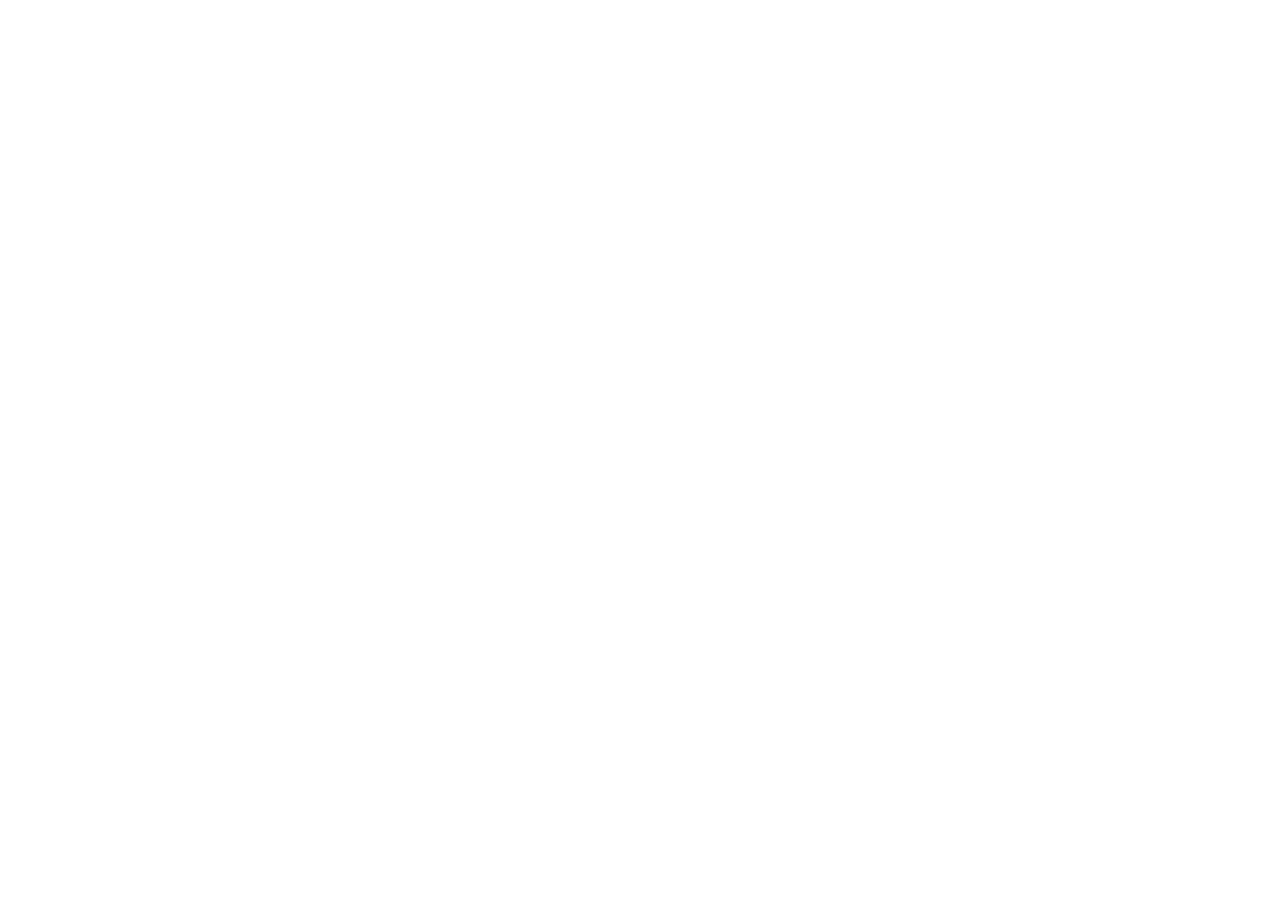
==== about.html @ afa4f4e2 "Добавлены доп.страницы сайта" ====
<!DOCTYPE html>
<html lang="en">
<head>
    <meta charset="UTF-8">
    <meta http-equiv="X-UA-Compatible" content="IE=edge">
    <meta name="viewport" content="width=device-width, initial-scale=1.0">
    <link rel="stylesheet" href="style.css">
    <link rel="preconnect" href="https://fonts.googleapis.com">
    <link rel="preconnect" href="https://fonts.gstatic.com" crossorigin>
    <link href="https://fonts.googleapis.com/css2?family=Montserrat:wght@500;700&display=swap" rel="stylesheet">
    <title>Артемий Маринин - Обо мне</title>
</head>
<body>
    
</body>
</html>
---- style.css ----
body{
    font-family: 'Montserrat', sans-serif;
    margin: 0;
    padding: 0;
}

/* container */
.container{
    margin: 0 auto;
    width: 945px;
    height: 100%;
}

/* nav */
.nav{
    display: flex;
    justify-content: space-between;
    align-items: center;
    height: 87px;
}

.nav_link{
    font-weight: bold;
    color: #828282;
    font-size: 18px;
    text-decoration: none;
    margin: 0;
    transition: .2s linear;
}

.nav_link:hover{
    font-weight: bold;
    color: #000;
    scale: 1.03;
    font-size: 18px;
    text-decoration: none;
    margin: 0;
}

hr{
   height: 0px;
    border: 1px solid #828282;
}

/* me */
.name_con{
    display: flex;
    justify-content: space-between;
    align-items: center;
    margin:39px 0 30px 0;
}

.name{
   font-size: 47px;
   margin: 0;
}

.who{
    font-size: 18px;
    font-weight: normal;
}

/* language */
.ru{
    visibility: hidden;
}
.eng{
    visibility: visible;
}

.language{
    display: flex;
    transform: rotate(-90deg);
}

.language_ru{
    text-transform: uppercase;
    margin: 0;
    font-weight: bold;
    font-size: 16px;
    color: #828282;
}
.language_ru:hover{
    text-transform: uppercase;
    margin: 0;
    font-weight: bold;
    font-size: 16px;
    transition: .2s linear;
    color: #000;
    cursor: pointer;
}
.language_ru:active{
    text-transform: uppercase;
    margin: 0;
    font-weight: bold;
    font-size: 16px;
    transition: .2s linear;
    color: rgb(31, 13, 13); 
}

.language_eng{
    text-transform: uppercase;
    margin: 0;
    font-weight: bold;
    font-size: 16px;
    color: #828282;
}
.language_eng:hover{
    text-transform: uppercase;
    margin: 0;
    font-weight: bold;
    font-size: 16px;
    transition: .2s linear;
    color: #000;
    cursor: pointer;
}
.language_eng:active{
    text-transform: uppercase;
    margin: 0;
    font-weight: bold;
    font-size: 16px;
    transition: .2s linear;
    color: rgb(31, 13, 13);
}

.denis_pht{
    margin: 0 0 105px 0;
}

/* about */
.about{
    padding-top: 120px;
    height: 506px;
    background: #f6f6f6;
    text-align: center;
    margin-bottom: 91px;
}

.about_title{
    font-weight: bold;
    font-size: 34px;
    margin: 0 0 20px 0;
}

.about_txt{
    font-weight: normal;
    font-size: 18px;
    margin: 0 0 50px 0;
}
.about_txt:last-child{
    font-weight: normal;
    font-size: 18px;
    margin: 0;
}

/* skills */
.skills{
    text-align: center;
}

.skills_title{
    font-size: 34px;
    font-weight: bold;
    margin: 0 0 69px 0;
}

.skills_sub{
    font-weight: normal;
    font-size: 18px;
    margin: 0 0 83px 0;
}

.programs_wrap{
    max-width: 450px;
    margin: 0 auto 111px;
}

.programs{
    display: flex;
    justify-content: space-between;
}

.prog-1{
    margin-right: 105px;
}

.prog_img{
    margin: 0 0 24px 0;
}

.prog_about{
    font-weight: bold;
    font-size: 14px;
    color: #828282;
    margin: 0 0 40px 0;
}

.stars-fig{
    margin-top: 17px;
}

/* portfolio */
.portfolio{
    width: 100%;
    height: 2253px;
    margin: 0 auto;
    padding: 103px 0 0 0;
    background: #f6f6f6;
    text-align: center;
}

.potfolio_title{
    margin: 0 0 47px 0;
    font-weight: bold;
    font-size: 34px;
}

.portfolio_photo{
    margin-bottom: 45px;
}

.portfolio_link{
    display: block;
    font-weight: normal;
    font-size: 18px;
    margin: 0 0 99px 0;
    color: #070707;
    transition: .15s linear;
}
.portfolio_link:hover{
    display: block;
    font-weight: normal;
    font-size: 18px;
    margin: 0 0 99px 0;
    color: #c4c4c4;
}

/* footer */
footer{
    text-align: center;
    padding: 114px 0 123px 0;
}

.contacts{
    font-weight: bold;
    font-size: 34px;
    margin: 0 0 20px 0;
}

.subt{
    font-weight: normal;
    font-size: 18px;
    margin: 0 0 29px 0;
    color: #070707;
}

.btn{
    display: inline-block;
    text-align: center;
    background: #000;
    color: #fff;
    font-weight: bold;
    font-size: 18px;
    border-radius: 50px;
    margin: 0 0 55px 0;
    text-decoration: none;
    transition: .2s linear;
    padding: 14px 44px;
}
.btn:hover{
    background: #000;
    color: rgb(139, 139, 139);
    font-weight: bold;
    font-size: 18px;
    padding: 14px 44px;
    border-radius: 50px;
    margin: 0 0 55px 0;
    text-decoration: none;
    cursor: pointer;
    scale: 1.1;
}

.social{
    display: flex;
    width: 342px;
    justify-content: space-between;
    margin: 0 auto 20px auto;
}

.cr{
    color: #828282;
    font-weight: normal;
    font-size: 14px;
}

.icons{
    opacity: 60%;
    text-decoration: none;
    transition: all .2s ease;
}

.icons:hover{
    opacity: 100%;
    text-decoration: none;
    scale: 1.1;
}
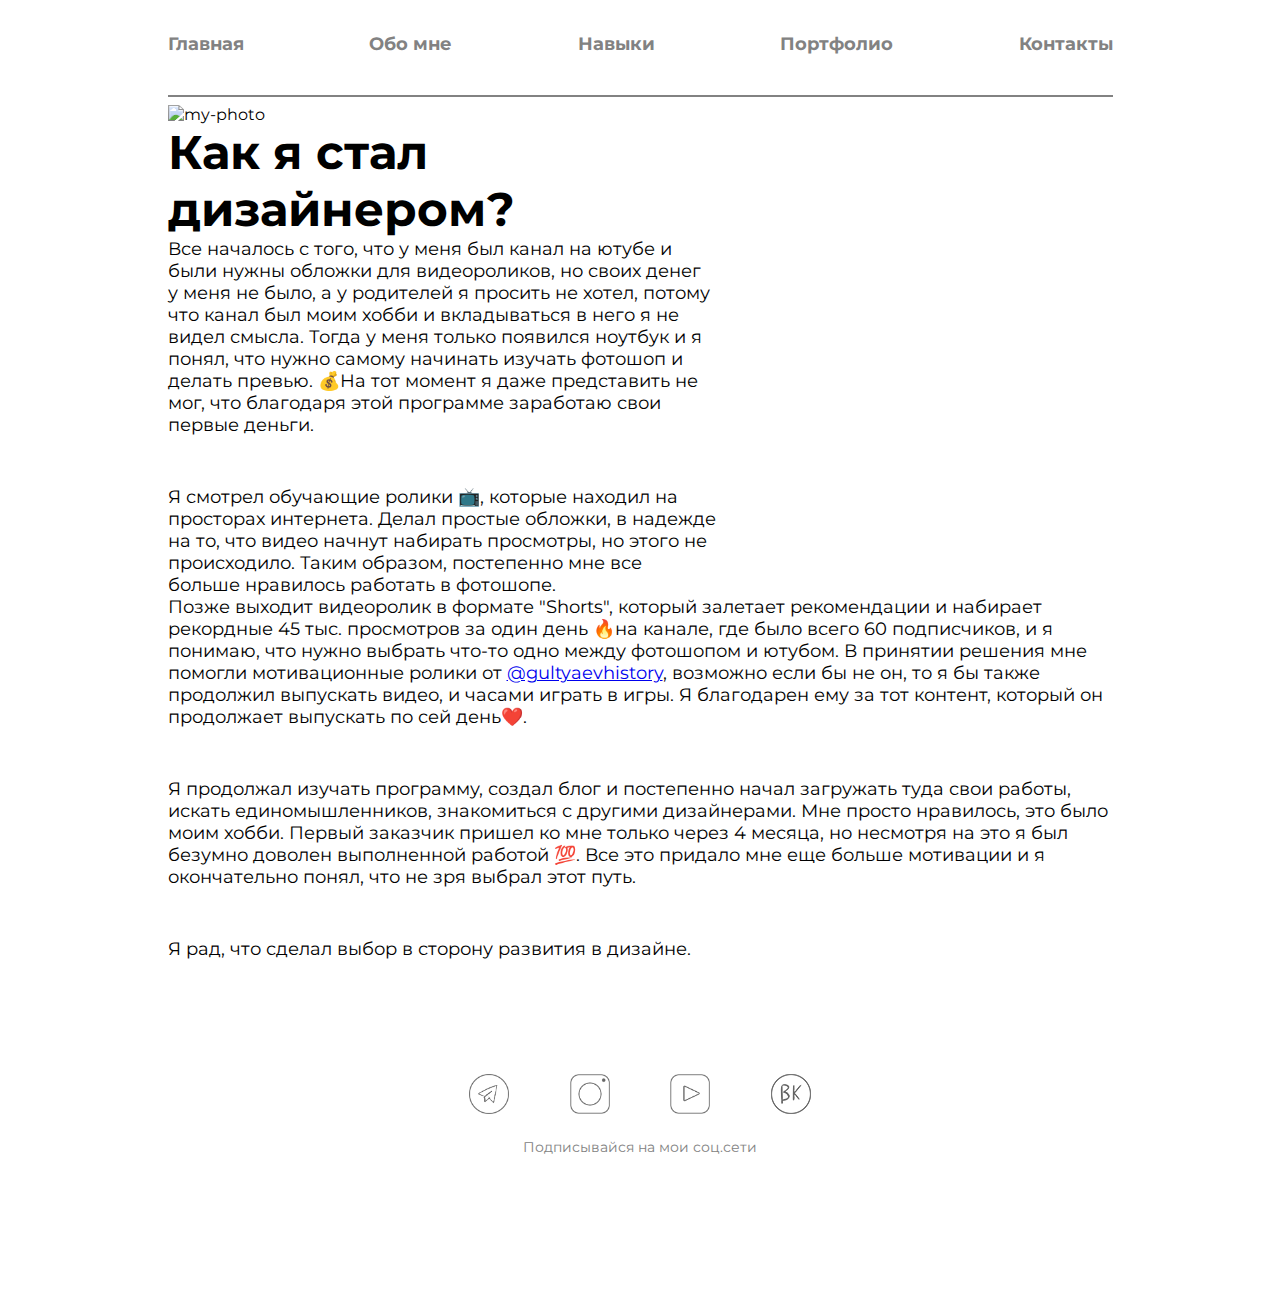
==== commit dd236e1d: "Добавлена страница обо мне" ====
--- a/about.html
+++ b/about.html
@@ -11,6 +11,50 @@
     <title>Артемий Маринин - Обо мне</title>
 </head>
 <body>
+    <div class="container">
+        <main class="welcome">
+            <nav class="nav">
+                <a href="index.html" class="nav_link">Главная</a>
+                <a href="about.html" class="nav_link">Обо мне</a>
+                <a href="skills.html" class="nav_link">Навыки</a>
+                <a href="portfolio.html" class="nav_link">Портфолио</a>
+                <a href="contacts.html" class="nav_link">Контакты</a>
+            </nav>
+            <hr>
+            <div class="about_wrap">
+                <img src="img/my-mobile.jpg" alt="my-photo" class="about_img">
+                <div class="about_txt_wrap">
+                    <h1 class="name nabt">Как я стал<br>дизайнером?</h1>
+                    <p class="about_txt p">Все началось с того, что у меня был канал на ютубе и<br>были нужны обложки для видеороликов, но своих денег<br>у меня не было, а у родителей я просить не хотел, потому<br>что канал был моим хобби и вкладываться в него я не<br>видел смысла. Тогда у меня только появился ноутбук и я<br>понял, что нужно самому начинать изучать фотошоп и<br>делать превью. 💰На тот момент я даже представить не<br>мог, что благодаря этой программе заработаю свои<br>первые деньги.</p>
+
+                    <p class="about_txt p">Я смотрел обучающие ролики 📺, которые находил на<br>просторах интернета. Делал простые обложки, в надежде<br>на то, что видео начнут набирать просмотры, но этого не<br> происходило. Таким образом, постепенно мне все<br>больше нравилось работать в фотошопе.</p>
+                </div>
+                <p class="about_txt p-3">Позже выходит видеоролик в формате "Shorts", который залетает рекомендации и набирает рекордные 45 тыс. просмотров за один день 🔥на канале, где было всего 60 подписчиков, и я понимаю, что нужно выбрать что-то одно между фотошопом и ютубом. В принятии решения мне помогли мотивационные ролики от <a href="https://www.instagram.com/gultyaevhistory/" target="_blank" class="link">@gultyaevhistory</a>, возможно если бы не он, то я бы также продолжил выпускать видео, и часами играть в игры. Я благодарен ему за тот контент, который он продолжает выпускать по сей день❤️.</p>
+
+                <p class="about_txt p">Я продолжал изучать программу, создал блог и постепенно начал загружать туда свои работы, искать единомышленников, знакомиться с другими дизайнерами. Мне просто нравилось, это было моим хобби. Первый заказчик пришел ко мне только через 4 месяца, но несмотря на это я был безумно доволен выполненной работой 💯. Все это придало мне еще больше мотивации и я окончательно понял, что не зря выбрал этот путь.</p>
+
+                <p class="about_txt">Я рад,  что сделал выбор в сторону развития в дизайне.</p>
+            </div>
+        </main> 
+    </div>
     
+    <!-- footer -->
+    <footer>
+        <div class="social">
+            <a target="_blank" class="icons" href="https://t.me/marininart">
+                <img src="img/tg.png" alt="" class="social_icon" width="40px" height="40px">
+            </a>
+            <a target="_blank" class="icons" href="https://www.instagram.com/marinin.art/">
+                <img src="img/inst.png" alt="" class="social_icon" width="40px" height="40px">
+            </a>
+            <a target="_blank" class="icons" href="https://www.youtube.com/@marininart">
+                <img src="img/yt.png" alt="" class="social_icon" width="40px" height="40px">
+            </a>
+            <a target="_blank" class="icons" href="https://vk.com/marininart29">
+                <img src="img/vk.png" alt="" class="social_icon" width="40px" height="40px">
+            </a>
+        </div>
+        <p class="cr">Подписывайся на мои соц.сети</p>
+    </footer>
 </body>
 </html>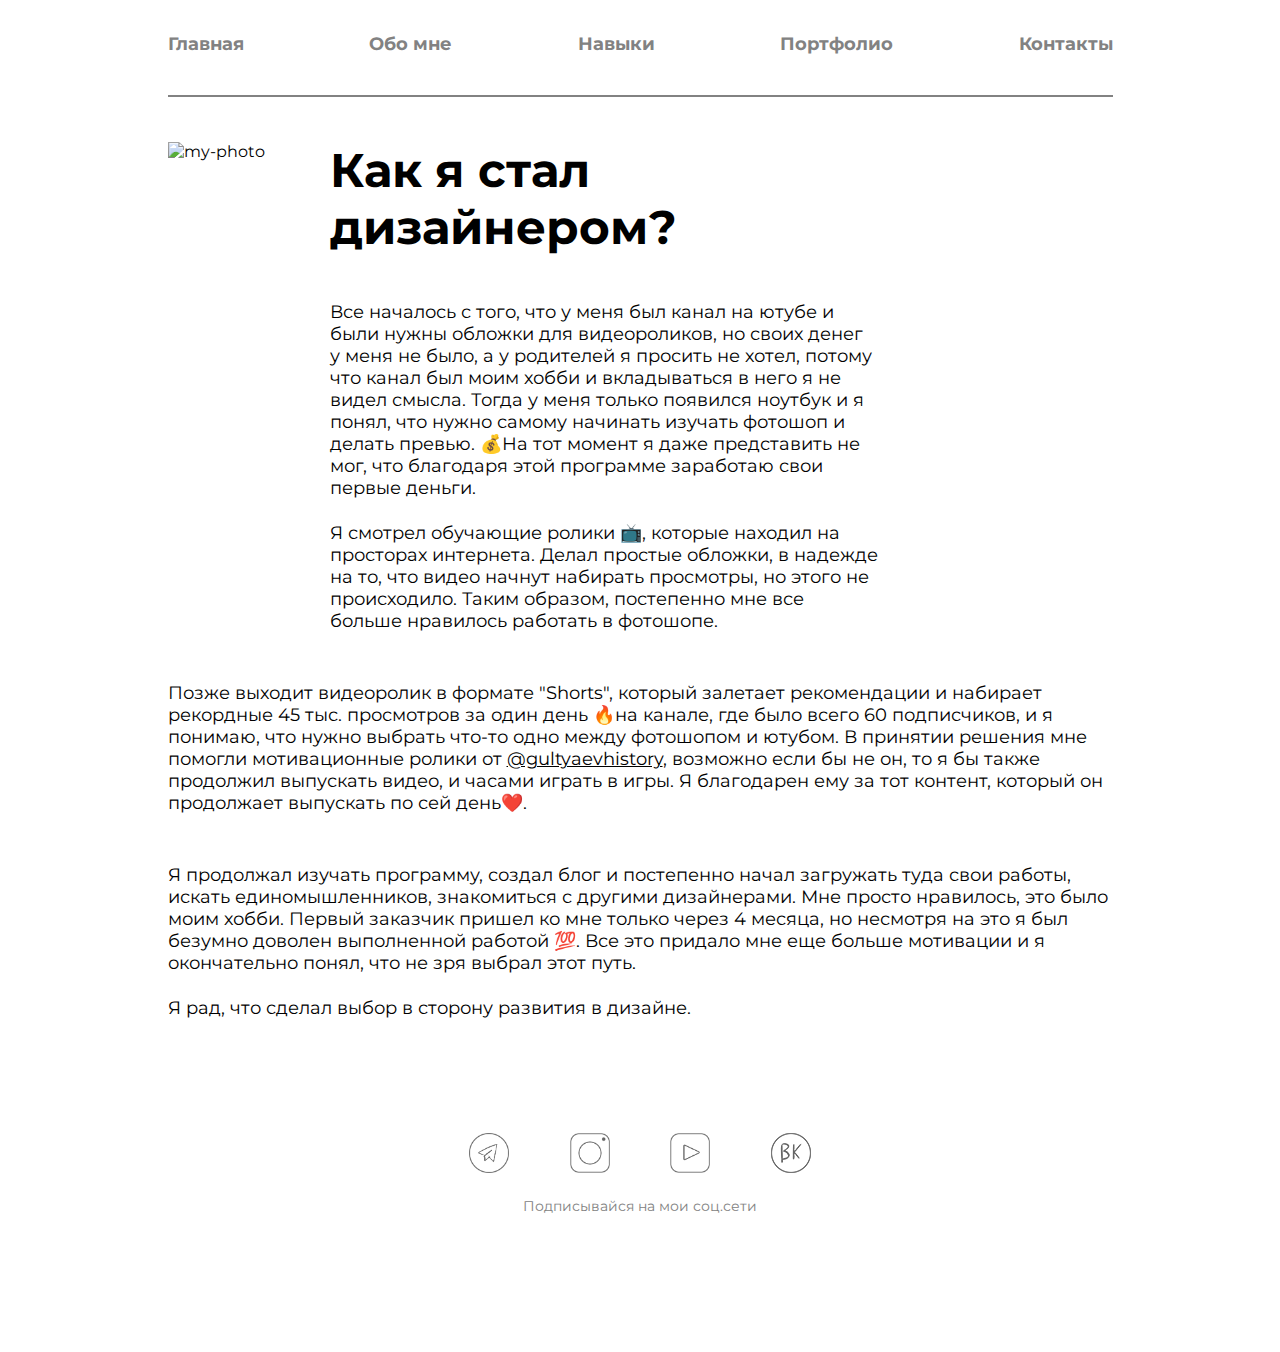
==== commit 08317f12: "Добавлена страница с портфолио" ====
--- a/about.html
+++ b/about.html
@@ -50,7 +50,7 @@
             <a target="_blank" class="icons" href="https://www.youtube.com/@marininart">
                 <img src="img/yt.png" alt="" class="social_icon" width="40px" height="40px">
             </a>
-            <a target="_blank" class="icons" href="https://vk.com/marininart29">
+            <a target="_blank" class="icons" href="https://vk.com/marinin_design">
                 <img src="img/vk.png" alt="" class="social_icon" width="40px" height="40px">
             </a>
         </div>
--- a/style.css
+++ b/style.css
@@ -151,6 +151,44 @@
     font-weight: normal;
     font-size: 18px;
     margin: 0;
+}
+
+.nabt{
+    margin-bottom: 45px;
+}
+
+.about_wrap {
+    display: flex;
+    margin-top: 45px;
+    flex-wrap: wrap;
+}
+
+.about_skills_wrap {
+    display: flex;
+    margin-top: 45px;
+}
+
+.about_txt_wrap {
+    display: block;
+    margin-left: 65px;
+}
+
+
+.about_img {
+    display: block;
+}
+
+.p {
+    margin-bottom: 23px;
+}
+
+.p-3 {
+    margin-top: 50px;
+}
+
+.link {
+    text-decoration: underline;
+    color: #000;
 }
 
 /* skills */
@@ -235,6 +273,26 @@
     color: #c4c4c4;
 }
 
+.portfolio_imgs_wrapper {
+    display: flex;
+    flex-wrap: wrap;
+    align-content: center;
+    justify-content: space-between;
+}
+
+.img_content {
+    text-align: center;
+    margin-bottom: 45px;
+}
+
+.img_content .portfolio_link {
+    margin: 23px 0;
+}
+
+.img_content:first-child, .img_content:nth-child(2) {
+    margin-top: 75px;
+}
+
 /* footer */
 footer{
     text-align: center;
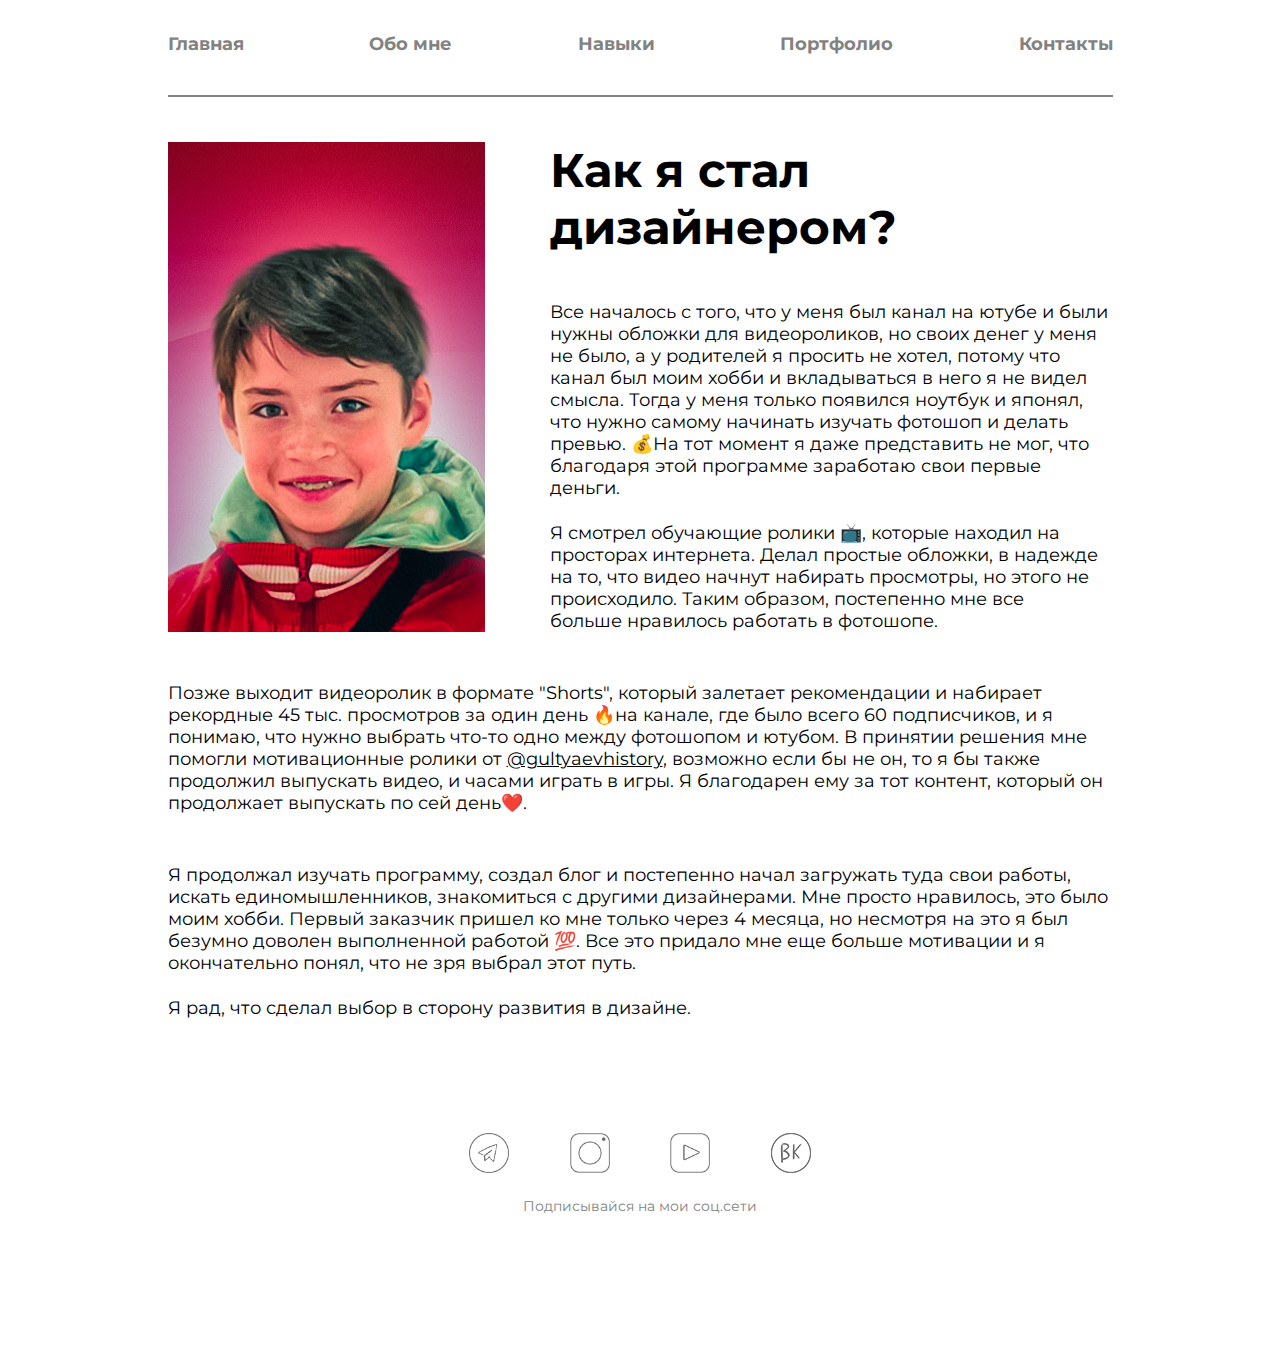
==== commit c5882c63: "Media запросы для 768зч" ====
--- a/about.html
+++ b/about.html
@@ -25,16 +25,18 @@
                 <img src="img/my-mobile.jpg" alt="my-photo" class="about_img">
                 <div class="about_txt_wrap">
                     <h1 class="name nabt">Как я стал<br>дизайнером?</h1>
-                    <p class="about_txt p">Все началось с того, что у меня был канал на ютубе и<br>были нужны обложки для видеороликов, но своих денег<br>у меня не было, а у родителей я просить не хотел, потому<br>что канал был моим хобби и вкладываться в него я не<br>видел смысла. Тогда у меня только появился ноутбук и я<br>понял, что нужно самому начинать изучать фотошоп и<br>делать превью. 💰На тот момент я даже представить не<br>мог, что благодаря этой программе заработаю свои<br>первые деньги.</p>
+                    <p class="about_txt p">Все началось с того, что у меня был канал на ютубе и были нужны обложки для видеороликов, но своих денег у меня не было, а у родителей я просить не хотел, потому что канал был моим хобби и вкладываться в него я не видел смысла. Тогда у меня только появился ноутбук и японял, что нужно самому начинать изучать фотошоп и делать превью. 💰На тот момент я даже представить не мог, что благодаря этой программе заработаю свои первые деньги.</p>
 
                     <p class="about_txt p">Я смотрел обучающие ролики 📺, которые находил на<br>просторах интернета. Делал простые обложки, в надежде<br>на то, что видео начнут набирать просмотры, но этого не<br> происходило. Таким образом, постепенно мне все<br>больше нравилось работать в фотошопе.</p>
                 </div>
-                <p class="about_txt p-3">Позже выходит видеоролик в формате "Shorts", который залетает рекомендации и набирает рекордные 45 тыс. просмотров за один день 🔥на канале, где было всего 60 подписчиков, и я понимаю, что нужно выбрать что-то одно между фотошопом и ютубом. В принятии решения мне помогли мотивационные ролики от <a href="https://www.instagram.com/gultyaevhistory/" target="_blank" class="link">@gultyaevhistory</a>, возможно если бы не он, то я бы также продолжил выпускать видео, и часами играть в игры. Я благодарен ему за тот контент, который он продолжает выпускать по сей день❤️.</p>
+            </div>
+                <div class="continue">
+                    <p class="about_txt p-3">Позже выходит видеоролик в формате "Shorts", который залетает рекомендации и набирает рекордные 45 тыс. просмотров за один день 🔥на канале, где было всего 60 подписчиков, и я понимаю, что нужно выбрать что-то одно между фотошопом и ютубом. В принятии решения мне помогли мотивационные ролики от <a href="https://www.instagram.com/gultyaevhistory/" target="_blank" class="link">@gultyaevhistory</a>, возможно если бы не он, то я бы также продолжил выпускать видео, и часами играть в игры. Я благодарен ему за тот контент, который он продолжает выпускать по сей день❤️.</p>
 
-                <p class="about_txt p">Я продолжал изучать программу, создал блог и постепенно начал загружать туда свои работы, искать единомышленников, знакомиться с другими дизайнерами. Мне просто нравилось, это было моим хобби. Первый заказчик пришел ко мне только через 4 месяца, но несмотря на это я был безумно доволен выполненной работой 💯. Все это придало мне еще больше мотивации и я окончательно понял, что не зря выбрал этот путь.</p>
+                    <p class="about_txt p">Я продолжал изучать программу, создал блог и постепенно начал загружать туда свои работы, искать единомышленников, знакомиться с другими дизайнерами. Мне просто нравилось, это было моим хобби. Первый заказчик пришел ко мне только через 4 месяца, но несмотря на это я был безумно доволен выполненной работой 💯. Все это придало мне еще больше мотивации и я окончательно понял, что не зря выбрал этот путь.</p>
 
-                <p class="about_txt">Я рад,  что сделал выбор в сторону развития в дизайне.</p>
-            </div>
+                    <p class="about_txt">Я рад,  что сделал выбор в сторону развития в дизайне.</p>
+                </div>
         </main> 
     </div>
     
--- a/style.css
+++ b/style.css
@@ -2,12 +2,16 @@
     font-family: 'Montserrat', sans-serif;
     margin: 0;
     padding: 0;
+}
+
+* {
+    box-sizing: border-box;
 }
 
 /* container */
 .container{
     margin: 0 auto;
-    width: 945px;
+    max-width: 945px;
     height: 100%;
 }
 
@@ -38,7 +42,7 @@
 }
 
 hr{
-   height: 0px;
+    height: 0px;
     border: 1px solid #828282;
 }
 
@@ -124,7 +128,7 @@
 }
 
 .denis_pht{
-    margin: 0 0 105px 0;
+    margin: 0 auto 105px;
 }
 
 /* about */
@@ -136,6 +140,14 @@
     margin-bottom: 91px;
 }
 
+.about{
+    padding-top: 120px;
+    height: 506px;
+    background: #f6f6f6;
+    text-align: center;
+    margin-bottom: 91px;
+}
+
 .about_title{
     font-weight: bold;
     font-size: 34px;
@@ -160,7 +172,10 @@
 .about_wrap {
     display: flex;
     margin-top: 45px;
-    flex-wrap: wrap;
+}
+
+.continue {
+    display: block;
 }
 
 .about_skills_wrap {
@@ -240,11 +255,12 @@
 /* portfolio */
 .portfolio{
     width: 100%;
-    height: 2253px;
+    height: 100%;
     margin: 0 auto;
     padding: 103px 0 0 0;
     background: #f6f6f6;
     text-align: center;
+    padding-bottom: 106px;
 }
 
 .potfolio_title{
@@ -254,6 +270,8 @@
 }
 
 .portfolio_photo{
+    text-align: center;
+    width: 935px;
     margin-bottom: 45px;
 }
 
@@ -280,21 +298,99 @@
     justify-content: space-between;
 }
 
+.portfolio_img {
+    width: 423px;
+}
+.portfolio_img-3, .portfolio_img-8, .portfolio_img-9 {
+    width: 900px;
+}
+
 .img_content {
     text-align: center;
-    margin-bottom: 45px;
+    margin: 0 auto 45px;
 }
 
 .img_content .portfolio_link {
     margin: 23px 0;
 }
 
-.img_content:first-child, .img_content:nth-child(2) {
-    margin-top: 75px;
+
+/* Contacts */
+.btns_wrapper{
+    max-width: 590px;
+    max-height: 240px;
+    display: flex;
+    justify-content: space-between;
+    flex-wrap: wrap;
+    margin: 0 auto;
+}
+
+.cname {
+    font-size: 47px;
+    margin: 75px 0 45px;
+    text-align: center;
+}
+
+.contacts_link {
+    flex-wrap: wrap;
+    display: flex;
+    text-align: center;
+    align-items: center;
+    width: 270px;
+    height: 60px;
+    justify-content: center;
+    text-decoration: none;
+    margin-bottom: 30px;
+    transition: .2s ease-in-out;
+    animation: animBtns1 2s;
+}
+
+.contacts_link:hover {
+    scale: 1.05;
+}
+
+.contacts_link .nav_link {
+    font-weight: bold;
+    color: #ffffff;
+    font-size: 18px;
+    text-decoration: none;
+    margin: 0;
+    animation: animBtns2 2s;
+}
+
+.contacts_icon {
+    margin-right: 10px;
+    animation: animBtns2 2.5s;
+}
+
+.a {
+    border-radius: 10px;
+    background: #339AF0;
+}
+.b {
+    border-radius: 10px;
+    background: #004CBD;
+}
+.c {
+    border-radius: 10px;
+    background: #F26F3C;
+}
+.d {
+    border-radius: 10px;
+    background: #BF1717;
+}
+.e {
+    border-radius: 10px;
+    background: #6A52FC;
+}
+.f {
+    border-radius: 10px;
+    background: #36007A;
 }
 
 /* footer */
 footer{
+    margin: 0 auto;
     text-align: center;
     padding: 114px 0 123px 0;
 }
@@ -351,6 +447,14 @@
     font-size: 14px;
 }
 
+.ccr{
+    color: #828282;
+    font-weight: normal;
+    font-size: 14px;
+    text-align: center;
+    margin-top: 45px;
+}
+
 .icons{
     opacity: 60%;
     text-decoration: none;
@@ -361,4 +465,96 @@
     opacity: 100%;
     text-decoration: none;
     scale: 1.1;
+}
+
+@keyframes animBtns1 {
+    0% {
+        opacity: 0%;
+       height: 0px;
+    }
+
+    20%{
+        opacity: 0%;
+    }
+
+    100% {
+        opacity: 100%;
+        height: 60px;
+    }
+}
+
+@keyframes animBtns2 {
+    0% {
+        opacity: 0%;
+    }
+
+    50% {
+       opacity: 0%;
+    }
+
+    100% {
+        opacity: 100%;
+    }
+}
+
+
+
+/* Медиазапросы */
+@media screen and (max-width: 768px) {
+    .container {
+        margin: 0 auto;
+        max-width: 123.1%;
+    }
+    
+    .denis_pht {
+        width: 768px;
+        margin: 0 auto;
+    }
+
+    .portfolio_photo{
+        text-align: center;
+        width: 768px;
+        margin-bottom: 45px;
+    }
+
+    .portfolio{
+        width: 100%;
+        height: 100%;
+        margin: 0 auto;
+        padding: 103px 0 0 0;
+        background: #f6f6f6;
+        text-align: center;
+        padding-bottom: 30px;
+    }
+
+    .about_txt{
+        font-size: 14px;
+        margin-bottom: 23px;
+    }
+    .about_txt:last-child {
+        font-size: 14px;
+        margin-bottom: 0;
+    }
+    .p-3 {
+        margin-top: 23px;
+    }
+    
+    .nabt {
+        margin-bottom: 25px;
+    }
+
+    .ccr {
+        color: #828282;
+        font-weight: normal;
+        font-size: 14px;
+        text-align: center;
+        margin: 45px auto 0;
+    }
+
+    .portfolio_img-3, .portfolio_img-8, .portfolio_img-9 {
+        width: 768px;
+    }
+    .portfolio_img {
+        width: 768px;
+    }
 }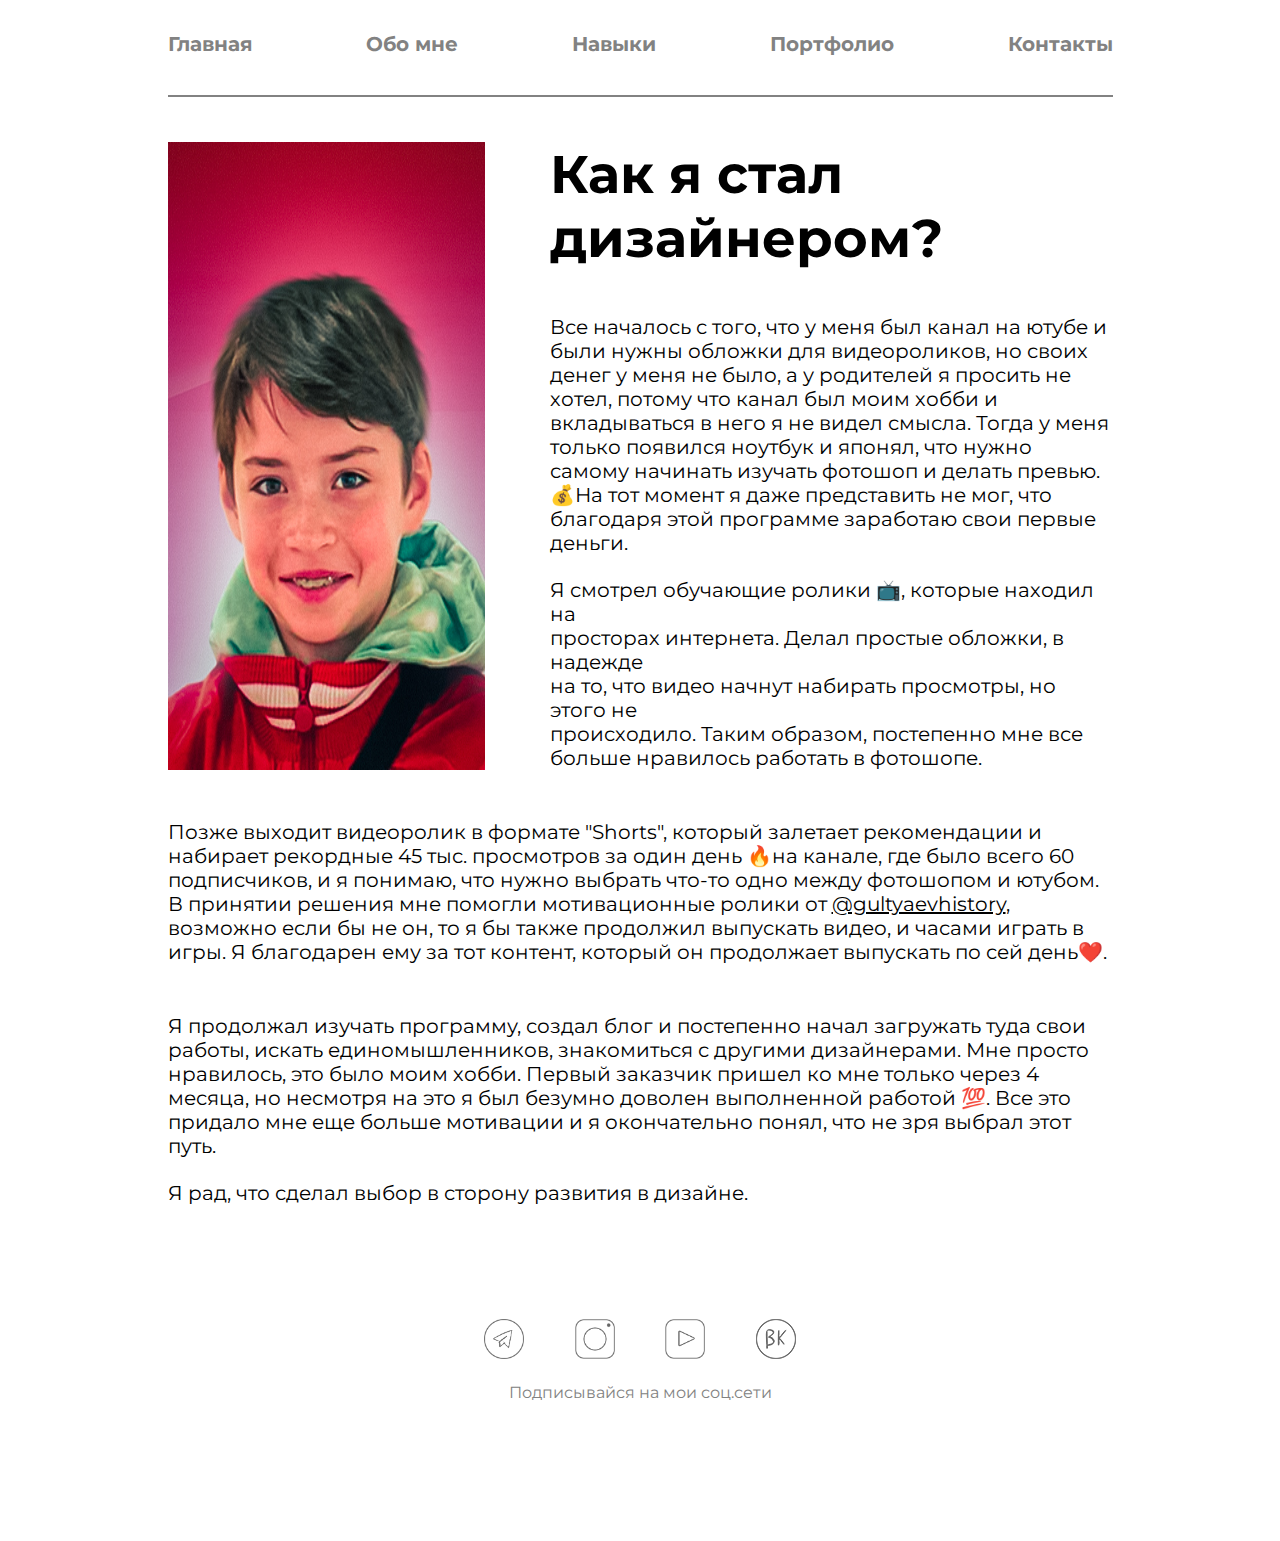
==== commit d7bc0360: "Добавлены медиа запросы для мобильной версии." ====
--- a/about.html
+++ b/about.html
@@ -12,32 +12,30 @@
 </head>
 <body>
     <div class="container">
-        <main class="welcome">
-            <nav class="nav">
-                <a href="index.html" class="nav_link">Главная</a>
-                <a href="about.html" class="nav_link">Обо мне</a>
-                <a href="skills.html" class="nav_link">Навыки</a>
-                <a href="portfolio.html" class="nav_link">Портфолио</a>
-                <a href="contacts.html" class="nav_link">Контакты</a>
-            </nav>
-            <hr>
-            <div class="about_wrap">
-                <img src="img/my-mobile.jpg" alt="my-photo" class="about_img">
-                <div class="about_txt_wrap">
-                    <h1 class="name nabt">Как я стал<br>дизайнером?</h1>
-                    <p class="about_txt p">Все началось с того, что у меня был канал на ютубе и были нужны обложки для видеороликов, но своих денег у меня не было, а у родителей я просить не хотел, потому что канал был моим хобби и вкладываться в него я не видел смысла. Тогда у меня только появился ноутбук и японял, что нужно самому начинать изучать фотошоп и делать превью. 💰На тот момент я даже представить не мог, что благодаря этой программе заработаю свои первые деньги.</p>
+        <nav class="nav">
+            <a href="index.html" class="nav_link">Главная</a>
+            <a href="about.html" class="nav_link">Обо мне</a>
+            <a href="skills.html" class="nav_link">Навыки</a>
+            <a href="portfolio.html" class="nav_link">Портфолио</a>
+            <a href="contacts.html" class="nav_link">Контакты</a>
+        </nav>
+        <hr>
+        <div class="about_wrap">
+            <img src="img/my-mobile.jpg" alt="my-photo" class="about_img">
+            <div class="about_txt_wrap">
+                <h1 class="name nabt">Как я стал<br>дизайнером?</h1>
+                <p class="about_txt p">Все началось с того, что у меня был канал на ютубе и были нужны обложки для видеороликов, но своих денег у меня не было, а у родителей я просить не хотел, потому что канал был моим хобби и вкладываться в него я не видел смысла. Тогда у меня только появился ноутбук и японял, что нужно самому начинать изучать фотошоп и делать превью. 💰На тот момент я даже представить не мог, что благодаря этой программе заработаю свои первые деньги.</p>
 
-                    <p class="about_txt p">Я смотрел обучающие ролики 📺, которые находил на<br>просторах интернета. Делал простые обложки, в надежде<br>на то, что видео начнут набирать просмотры, но этого не<br> происходило. Таким образом, постепенно мне все<br>больше нравилось работать в фотошопе.</p>
-                </div>
+                <p class="about_txt p">Я смотрел обучающие ролики 📺, которые находил на<br>просторах интернета. Делал простые обложки, в надежде<br>на то, что видео начнут набирать просмотры, но этого не<br> происходило. Таким образом, постепенно мне все<br>больше нравилось работать в фотошопе.</p>
             </div>
-                <div class="continue">
-                    <p class="about_txt p-3">Позже выходит видеоролик в формате "Shorts", который залетает рекомендации и набирает рекордные 45 тыс. просмотров за один день 🔥на канале, где было всего 60 подписчиков, и я понимаю, что нужно выбрать что-то одно между фотошопом и ютубом. В принятии решения мне помогли мотивационные ролики от <a href="https://www.instagram.com/gultyaevhistory/" target="_blank" class="link">@gultyaevhistory</a>, возможно если бы не он, то я бы также продолжил выпускать видео, и часами играть в игры. Я благодарен ему за тот контент, который он продолжает выпускать по сей день❤️.</p>
+        </div>
+            <div class="continue">
+                <p class="about_txt p-3">Позже выходит видеоролик в формате "Shorts", который залетает рекомендации и набирает рекордные 45 тыс. просмотров за один день 🔥на канале, где было всего 60 подписчиков, и я понимаю, что нужно выбрать что-то одно между фотошопом и ютубом. В принятии решения мне помогли мотивационные ролики от <a href="https://www.instagram.com/gultyaevhistory/" target="_blank" class="link">@gultyaevhistory</a>, возможно если бы не он, то я бы также продолжил выпускать видео, и часами играть в игры. Я благодарен ему за тот контент, который он продолжает выпускать по сей день❤️.</p>
 
-                    <p class="about_txt p">Я продолжал изучать программу, создал блог и постепенно начал загружать туда свои работы, искать единомышленников, знакомиться с другими дизайнерами. Мне просто нравилось, это было моим хобби. Первый заказчик пришел ко мне только через 4 месяца, но несмотря на это я был безумно доволен выполненной работой 💯. Все это придало мне еще больше мотивации и я окончательно понял, что не зря выбрал этот путь.</p>
+                <p class="about_txt p">Я продолжал изучать программу, создал блог и постепенно начал загружать туда свои работы, искать единомышленников, знакомиться с другими дизайнерами. Мне просто нравилось, это было моим хобби. Первый заказчик пришел ко мне только через 4 месяца, но несмотря на это я был безумно доволен выполненной работой 💯. Все это придало мне еще больше мотивации и я окончательно понял, что не зря выбрал этот путь.</p>
 
-                    <p class="about_txt">Я рад,  что сделал выбор в сторону развития в дизайне.</p>
-                </div>
-        </main> 
+                <p class="about_txt">Я рад,  что сделал выбор в сторону развития в дизайне.</p>
+            </div>
     </div>
     
     <!-- footer -->
--- a/style.css
+++ b/style.css
@@ -13,6 +13,11 @@
     margin: 0 auto;
     max-width: 945px;
     height: 100%;
+    flex-wrap: wrap;
+}
+
+.about .container {
+    text-align: center;
 }
 
 /* nav */
@@ -26,7 +31,7 @@
 .nav_link{
     font-weight: bold;
     color: #828282;
-    font-size: 18px;
+    font-size: 125%;
     text-decoration: none;
     margin: 0;
     transition: .2s linear;
@@ -36,7 +41,7 @@
     font-weight: bold;
     color: #000;
     scale: 1.03;
-    font-size: 18px;
+    font-size: 125%;
     text-decoration: none;
     margin: 0;
 }
@@ -55,12 +60,12 @@
 }
 
 .name{
-   font-size: 47px;
+   font-size: 330%;
    margin: 0;
 }
 
 .who{
-    font-size: 18px;
+    font-size: 125%;
     font-weight: normal;
 }
 
@@ -81,14 +86,14 @@
     text-transform: uppercase;
     margin: 0;
     font-weight: bold;
-    font-size: 16px;
+    font-size: 110%;
     color: #828282;
 }
 .language_ru:hover{
     text-transform: uppercase;
     margin: 0;
     font-weight: bold;
-    font-size: 16px;
+    font-size: 110%;
     transition: .2s linear;
     color: #000;
     cursor: pointer;
@@ -97,7 +102,7 @@
     text-transform: uppercase;
     margin: 0;
     font-weight: bold;
-    font-size: 16px;
+    font-size: 110%;
     transition: .2s linear;
     color: rgb(31, 13, 13); 
 }
@@ -106,14 +111,14 @@
     text-transform: uppercase;
     margin: 0;
     font-weight: bold;
-    font-size: 16px;
+    font-size: 110%;
     color: #828282;
 }
 .language_eng:hover{
     text-transform: uppercase;
     margin: 0;
     font-weight: bold;
-    font-size: 16px;
+    font-size: 110%;
     transition: .2s linear;
     color: #000;
     cursor: pointer;
@@ -122,46 +127,39 @@
     text-transform: uppercase;
     margin: 0;
     font-weight: bold;
-    font-size: 16px;
+    font-size: 110%;
     transition: .2s linear;
     color: rgb(31, 13, 13);
 }
 
 .denis_pht{
+    max-width: 100%;
     margin: 0 auto 105px;
 }
 
 /* about */
 .about{
-    padding-top: 120px;
+    padding: 120px 15px 0;
     height: 506px;
     background: #f6f6f6;
     text-align: center;
     margin-bottom: 91px;
 }
 
-.about{
-    padding-top: 120px;
-    height: 506px;
-    background: #f6f6f6;
-    text-align: center;
-    margin-bottom: 91px;
-}
-
 .about_title{
     font-weight: bold;
-    font-size: 34px;
+    font-size: 240%;
     margin: 0 0 20px 0;
 }
 
 .about_txt{
     font-weight: normal;
-    font-size: 18px;
+    font-size: 125%;
     margin: 0 0 50px 0;
 }
 .about_txt:last-child{
     font-weight: normal;
-    font-size: 18px;
+    font-size: 125%;
     margin: 0;
 }
 
@@ -208,18 +206,19 @@
 
 /* skills */
 .skills{
+    padding: 0 15px;
     text-align: center;
 }
 
 .skills_title{
-    font-size: 34px;
+    font-size: 240%;
     font-weight: bold;
     margin: 0 0 69px 0;
 }
 
 .skills_sub{
     font-weight: normal;
-    font-size: 18px;
+    font-size: 125%;
     margin: 0 0 83px 0;
 }
 
@@ -239,17 +238,23 @@
 
 .prog_img{
     margin: 0 0 24px 0;
+    max-width: 90%;
 }
 
 .prog_about{
     font-weight: bold;
-    font-size: 14px;
+    font-size: 100%;
     color: #828282;
     margin: 0 0 40px 0;
 }
 
+.stars {
+    max-width: 100%;
+}
+
 .stars-fig{
     margin-top: 17px;
+    max-width: 100%;
 }
 
 /* portfolio */
@@ -266,19 +271,19 @@
 .potfolio_title{
     margin: 0 0 47px 0;
     font-weight: bold;
-    font-size: 34px;
+    font-size: 240%;
 }
 
 .portfolio_photo{
     text-align: center;
-    width: 935px;
+    max-width: 90%;
     margin-bottom: 45px;
 }
 
 .portfolio_link{
     display: block;
     font-weight: normal;
-    font-size: 18px;
+    font-size: 125%;
     margin: 0 0 99px 0;
     color: #070707;
     transition: .15s linear;
@@ -286,7 +291,7 @@
 .portfolio_link:hover{
     display: block;
     font-weight: normal;
-    font-size: 18px;
+    font-size: 125%;
     margin: 0 0 99px 0;
     color: #c4c4c4;
 }
@@ -306,6 +311,7 @@
 }
 
 .img_content {
+    max-width: 100%;
     text-align: center;
     margin: 0 auto 45px;
 }
@@ -326,7 +332,7 @@
 }
 
 .cname {
-    font-size: 47px;
+    font-size: 330%;
     margin: 75px 0 45px;
     text-align: center;
 }
@@ -352,7 +358,7 @@
 .contacts_link .nav_link {
     font-weight: bold;
     color: #ffffff;
-    font-size: 18px;
+    font-size: 125%;
     text-decoration: none;
     margin: 0;
     animation: animBtns2 2s;
@@ -397,13 +403,13 @@
 
 .contacts{
     font-weight: bold;
-    font-size: 34px;
+    font-size: 240%;
     margin: 0 0 20px 0;
 }
 
 .subt{
     font-weight: normal;
-    font-size: 18px;
+    font-size: 125%;
     margin: 0 0 29px 0;
     color: #070707;
 }
@@ -414,7 +420,7 @@
     background: #000;
     color: #fff;
     font-weight: bold;
-    font-size: 18px;
+    font-size: 125%;
     border-radius: 50px;
     margin: 0 0 55px 0;
     text-decoration: none;
@@ -425,7 +431,7 @@
     background: #000;
     color: rgb(139, 139, 139);
     font-weight: bold;
-    font-size: 18px;
+    font-size: 125%;
     padding: 14px 44px;
     border-radius: 50px;
     margin: 0 0 55px 0;
@@ -436,21 +442,22 @@
 
 .social{
     display: flex;
-    width: 342px;
+    max-width: 342px;
     justify-content: space-between;
     margin: 0 auto 20px auto;
+    padding: 0 15px;
 }
 
 .cr{
     color: #828282;
     font-weight: normal;
-    font-size: 14px;
+    font-size: 100%;
 }
 
 .ccr{
     color: #828282;
     font-weight: normal;
-    font-size: 14px;
+    font-size: 100%;
     text-align: center;
     margin-top: 45px;
 }
@@ -497,28 +504,53 @@
     }
 }
 
-
+.mobile_pht {
+    display: none;
+    max-width: 100%;
+}
+
+.social_icon {
+    height: 40px;
+    max-width: 100%;
+}
 
 /* Медиазапросы */
+@media screen and (max-width: 1200px) {
+    .container {
+        max-width: 950px;
+        flex-wrap: wrap;
+        padding: 0 15px;
+    }
+}
+
+@media screen and (max-width: 992px) {
+    .container {
+        max-width: 750px;
+        flex-wrap: wrap;
+        padding: 0 15px;
+    }
+}
+
 @media screen and (max-width: 768px) {
     .container {
         margin: 0 auto;
-        max-width: 123.1%;
+        max-width: 100%;
+        flex-wrap: wrap;
+        padding: 0 15px;
     }
     
     .denis_pht {
-        width: 768px;
         margin: 0 auto;
     }
 
     .portfolio_photo{
         text-align: center;
-        width: 768px;
+        max-width: 90%;
         margin-bottom: 45px;
     }
 
     .portfolio{
-        width: 100%;
+        max-width: 100%;
         height: 100%;
         margin: 0 auto;
         padding: 103px 0 0 0;
@@ -528,11 +560,11 @@
     }
 
     .about_txt{
-        font-size: 14px;
+        font-size: 100%;
         margin-bottom: 23px;
     }
     .about_txt:last-child {
-        font-size: 14px;
+        font-size: 100%;
         margin-bottom: 0;
     }
     .p-3 {
@@ -546,15 +578,127 @@
     .ccr {
         color: #828282;
         font-weight: normal;
-        font-size: 14px;
+        font-size: 100%;
         text-align: center;
         margin: 45px auto 0;
     }
 
-    .portfolio_img-3, .portfolio_img-8, .portfolio_img-9 {
-        width: 768px;
-    }
     .portfolio_img {
-        width: 768px;
-    }
-}+        max-width: 90%;
+    }
+}
+
+@media screen and (max-width: 480px) {
+    .container {
+        margin: 0 auto;
+        max-width: none;
+        padding: 0 15px;
+    }
+
+    .about{
+        height: 420px;
+        padding-top: 60px;
+        margin-bottom: 60px;
+    }
+
+    .about_wrap {
+        margin-top: 25px;
+    }
+
+    .about_img {
+        display: none;
+    }
+
+    .about_txt_wrap {
+        margin-left: 0;
+    }
+
+    .about_skills_wrap {
+        margin-top: 25px;
+    }
+
+    .skills_title {
+        margin-bottom: 15px;
+    }
+
+    .skills_sub {
+        margin-bottom: 45px;
+    }
+
+    .programs_wrap {
+        margin-bottom: 90px;
+    }
+
+    .portfolio {
+        padding-top: 40px;
+    }
+
+    .nav {
+        height: 48px;
+    }
+
+    .nav_link{
+        font-size: 10px;
+    }
+
+    .name {
+        font-size: 29px;
+    }
+
+    .name_con {
+        display: block;
+        text-align: center;
+        margin-top: 20px;
+    }
+
+    .who {
+        margin: 10px 0;
+    }
+
+    .denis_pht {
+        display: none;
+    }
+
+    .mobile_pht {
+        display: block;
+        margin: 0 auto;
+    }
+
+    .language {
+        display: none;
+    }
+
+    .portfolio_img, .portfolio_photo {
+        max-width: 90%;
+        margin-bottom: 10px;
+    } 
+
+    .img_content .portfolio_link {
+        margin: 0;
+        font-size: 13px;
+    }
+    .portfolio_link:last-child {
+        margin: 0;
+        font-size: 13px;
+    }
+
+    .cname {
+        font-size: 29px;
+        margin-top: 25px;
+        margin-bottom: 25px;
+    }
+
+    .btns_wrapper {
+        display: flex;
+        justify-content: center;
+    }
+
+    footer {
+        padding: 50px 0;
+    }
+
+    .ccr {
+        margin-top: 20px;
+    }
+}
+
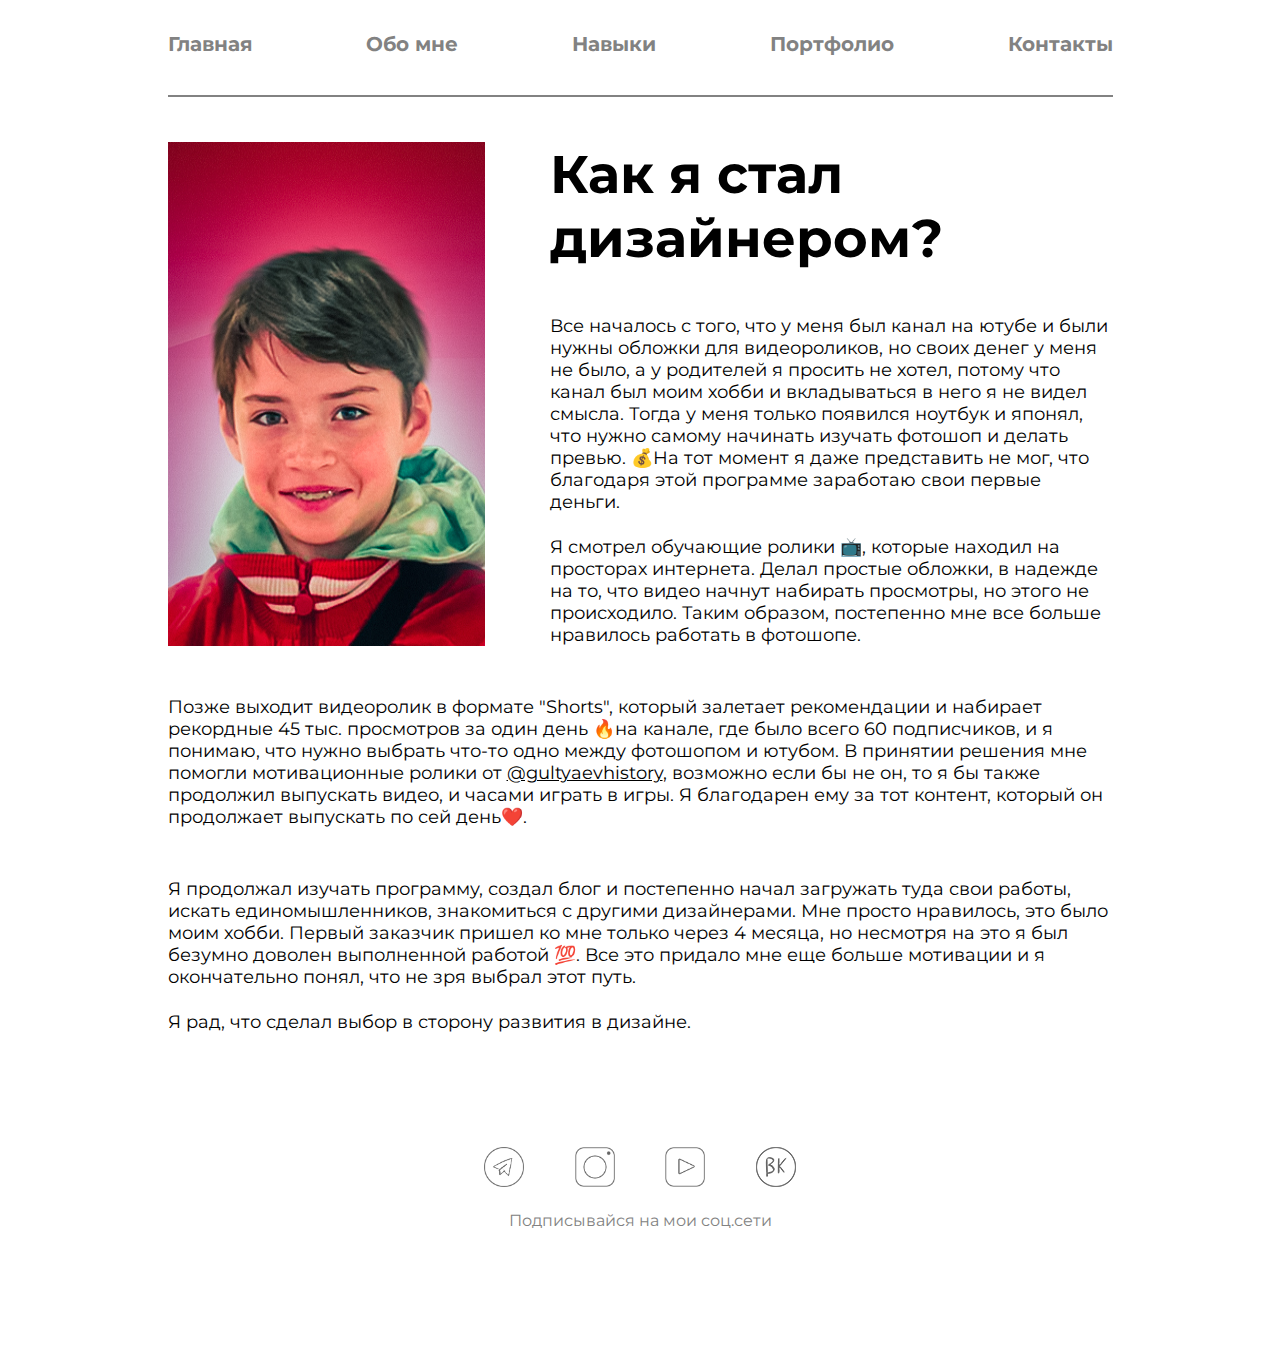
==== commit 5737d1a4: "Испраление недочетов" ====
--- a/about.html
+++ b/about.html
@@ -26,7 +26,7 @@
                 <h1 class="name nabt">Как я стал<br>дизайнером?</h1>
                 <p class="about_txt p">Все началось с того, что у меня был канал на ютубе и были нужны обложки для видеороликов, но своих денег у меня не было, а у родителей я просить не хотел, потому что канал был моим хобби и вкладываться в него я не видел смысла. Тогда у меня только появился ноутбук и японял, что нужно самому начинать изучать фотошоп и делать превью. 💰На тот момент я даже представить не мог, что благодаря этой программе заработаю свои первые деньги.</p>
 
-                <p class="about_txt p">Я смотрел обучающие ролики 📺, которые находил на<br>просторах интернета. Делал простые обложки, в надежде<br>на то, что видео начнут набирать просмотры, но этого не<br> происходило. Таким образом, постепенно мне все<br>больше нравилось работать в фотошопе.</p>
+                <p class="about_txt p">Я смотрел обучающие ролики 📺, которые находил на просторах интернета. Делал простые обложки, в надежде на то, что видео начнут набирать просмотры, но этого не происходило. Таким образом, постепенно мне все больше нравилось работать в фотошопе.</p>
             </div>
         </div>
             <div class="continue">
--- a/style.css
+++ b/style.css
@@ -154,12 +154,12 @@
 
 .about_txt{
     font-weight: normal;
-    font-size: 125%;
+    font-size: 18px;
     margin: 0 0 50px 0;
 }
 .about_txt:last-child{
     font-weight: normal;
-    font-size: 125%;
+    font-size: 18px;
     margin: 0;
 }
 
@@ -305,9 +305,6 @@
 
 .portfolio_img {
     width: 423px;
-}
-.portfolio_img-3, .portfolio_img-8, .portfolio_img-9 {
-    width: 900px;
 }
 
 .img_content {
@@ -459,7 +456,7 @@
     font-weight: normal;
     font-size: 100%;
     text-align: center;
-    margin-top: 45px;
+    margin: 45px auto 0;
 }
 
 .icons{
